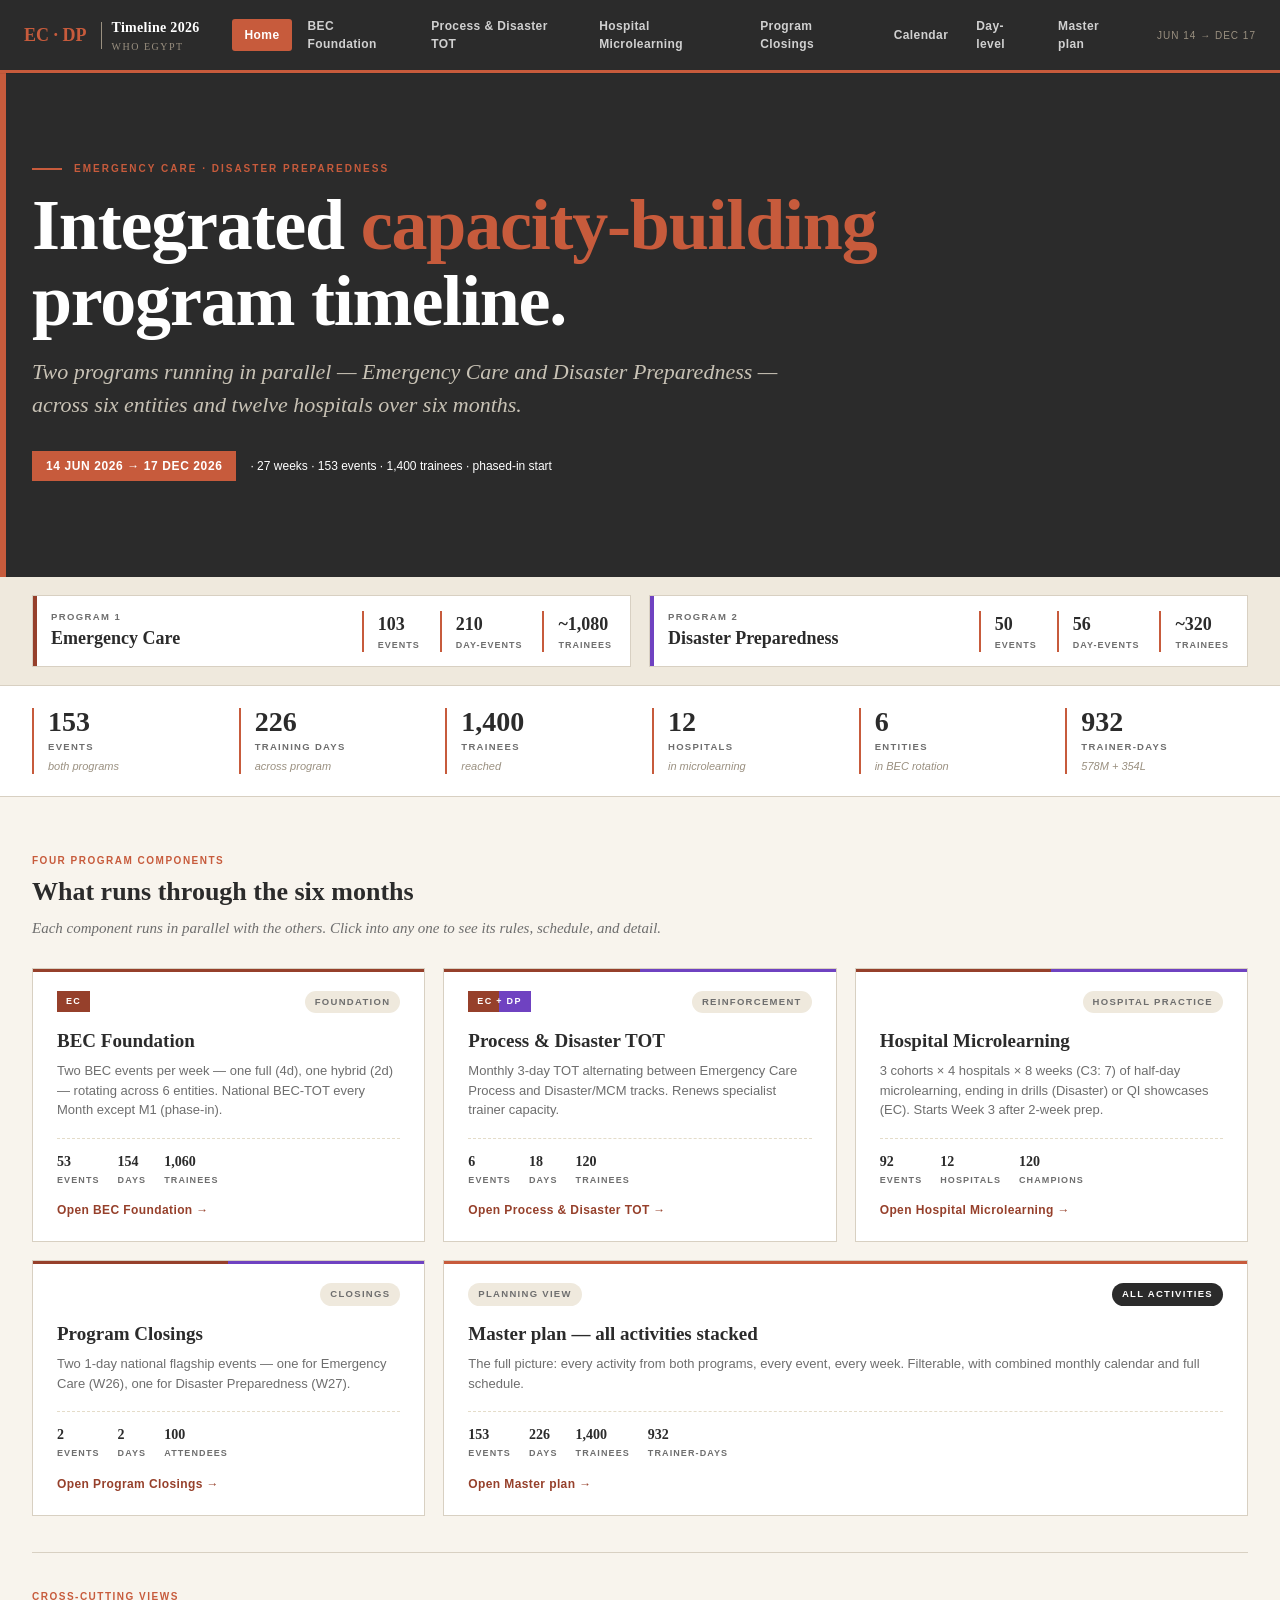
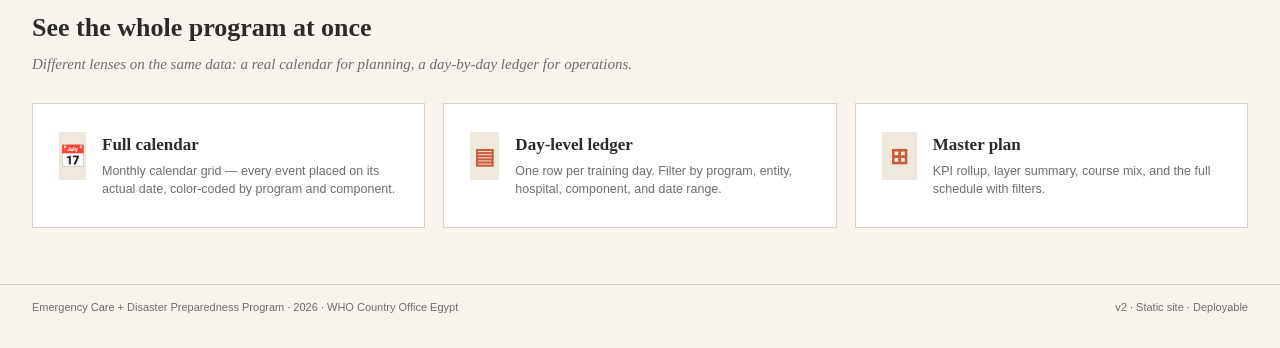
==== index.html @ be59c930 "Initial: EC + DP Timeline 2026" ====
<!doctype html>
<html lang="en">
<head>
<meta charset="utf-8">
<meta name="viewport" content="width=device-width,initial-scale=1">
<title>EC + DP Timeline 2026 — Home</title>
<link rel="stylesheet" href="assets/shared.css">
<style>
  .hero {
    background: var(--charcoal); color: var(--white);
    padding: 88px 32px 96px; position: relative; overflow: hidden;
  }
  .hero::before { content: ''; position: absolute; left: 0; top: 0; bottom: 0; width: 6px; background: var(--terra); }
  .hero-inner { max-width: 1320px; margin: 0 auto; }
  .hero .small {
    font-size: 10px; font-weight: 700; letter-spacing: 2px;
    text-transform: uppercase; color: var(--terra);
    margin-bottom: 12px; display: flex; align-items: center; gap: 12px;
  }
  .hero .small::before { content: ''; width: 30px; height: 2px; background: var(--terra); }
  .hero h1 {
    font-family: Georgia, serif; font-size: 72px; font-weight: 700;
    line-height: 1.05; color: var(--white);
    margin: 0 0 8px; letter-spacing: -1.2px;
  }
  .hero h1 .accent { color: var(--terra); }
  .hero .sub {
    font-family: Georgia, serif; font-style: italic;
    font-size: 22px; color: #C8C2B5; max-width: 780px;
    margin: 16px 0 0;
  }
  .hero .when {
    margin-top: 30px; display: inline-flex; align-items: center; gap: 14px;
    font-size: 12px; color: var(--white);
  }
  .hero .when .pill {
    background: var(--terra); padding: 6px 14px;
    font-weight: 700; letter-spacing: 0.6px;
  }

  /* Two-program banner */
  .programs-strip {
    background: var(--bg-alt);
    border-bottom: 1px solid var(--hairline);
    padding: 18px 32px;
  }
  .programs-strip-inner {
    max-width: 1320px; margin: 0 auto;
    display: grid; grid-template-columns: 1fr 1fr;
    gap: 18px;
  }
  .program-band {
    display: flex; align-items: center; gap: 16px;
    background: var(--bg-card); border: 1px solid var(--hairline);
    padding: 14px 18px;
    position: relative;
  }
  .program-band::before {
    content: ''; position: absolute; left: 0; top: 0; bottom: 0; width: 4px;
  }
  .program-band.ec::before { background: var(--terra-d); }
  .program-band.dp::before { background: var(--purple); }
  .program-band .pl {
    font-size: 9.5px; font-weight: 700;
    letter-spacing: 1.4px; text-transform: uppercase;
    color: var(--grey);
  }
  .program-band .pt {
    font-family: Georgia, serif; font-size: 18px; font-weight: 700;
    color: var(--charcoal); margin-top: 1px;
  }
  .program-band .stats {
    margin-left: auto; display: flex; gap: 20px;
  }
  .program-band .stat {
    font-family: Georgia, serif; font-size: 18px; font-weight: 700;
    color: var(--charcoal);
  }
  .program-band .stat .l {
    display: block; font-family: 'Helvetica Neue', Arial, sans-serif;
    font-size: 9px; font-weight: 700; letter-spacing: 1px;
    text-transform: uppercase; color: var(--grey);
    margin-top: 1px;
  }

  /* Stat strip */
  .stat-strip {
    background: var(--bg-card);
    border-bottom: 1px solid var(--hairline);
    padding: 22px 32px;
  }
  .stat-strip-inner {
    max-width: 1320px; margin: 0 auto;
    display: grid; grid-template-columns: repeat(6, 1fr);
    gap: 24px;
  }
  .stat { border-left: 2px solid var(--terra); padding-left: 14px; }
  .stat .v { font-family: Georgia, serif; font-size: 28px; font-weight: 700; color: var(--charcoal); line-height: 1; }
  .stat .l { margin-top: 4px; font-size: 9.5px; font-weight: 700; letter-spacing: 1.3px; text-transform: uppercase; color: var(--grey); }
  .stat .s { margin-top: 3px; font-size: 11px; color: var(--grey-soft); font-style: italic; }

  section.body { max-width: 1320px; margin: 0 auto; padding: 56px 32px; }
  section.body h2 { font-size: 26px; margin-bottom: 6px; }
  section.body .lead {
    font-family: Georgia, serif; font-style: italic;
    color: var(--grey); margin: 0 0 28px; font-size: 15px;
  }

  /* Component cards */
  .comp-grid {
    display: grid; grid-template-columns: repeat(3, 1fr);
    gap: 18px; margin-bottom: 18px;
  }
  .comp-card {
    background: var(--bg-card); border: 1px solid var(--hairline);
    padding: 22px 24px; text-decoration: none; color: var(--ink);
    display: flex; flex-direction: column;
    transition: transform 0.12s, box-shadow 0.12s, border-color 0.12s;
    position: relative; overflow: hidden;
  }
  .comp-card::before {
    content: ''; position: absolute; top: 0; left: 0; right: 0; height: 3px; background: var(--terra);
  }
  .comp-card:hover {
    transform: translateY(-2px); box-shadow: 0 4px 12px rgba(0,0,0,0.06);
    border-color: var(--terra); text-decoration: none;
  }
  .comp-card .top {
    display: flex; justify-content: space-between; align-items: flex-start;
    margin-bottom: 14px;
  }
  .comp-card .progbadge {
    font-size: 9px; font-weight: 700; letter-spacing: 1.3px;
    text-transform: uppercase;
    padding: 4px 9px; color: var(--white);
  }
  .comp-card.bec .progbadge,
  .comp-card.proc .progbadge,
  .comp-card.ec-micro .progbadge,
  .comp-card.qi .progbadge,
  .comp-card.ec-close .progbadge { background: var(--terra-d); }
  .comp-card.dtot .progbadge,
  .comp-card.d-micro .progbadge,
  .comp-card.drill .progbadge,
  .comp-card.dp-close .progbadge { background: var(--purple); }
  .comp-card.both .progbadge { background: linear-gradient(90deg, var(--terra-d) 50%, var(--purple) 50%); }

  .comp-card.bec::before { background: var(--terra-d); }
  .comp-card.both::before { background: linear-gradient(90deg, var(--terra-d) 50%, var(--purple) 50%); }
  .comp-card.micro::before { background: linear-gradient(90deg, var(--terra-d) 50%, var(--purple) 50%); }
  .comp-card.close::before { background: linear-gradient(90deg, var(--terra-d) 50%, var(--purple) 50%); }
  .comp-card .tag {
    font-size: 9.5px; font-weight: 700; letter-spacing: 1.3px;
    text-transform: uppercase; color: var(--grey);
    padding: 4px 10px; background: var(--bg-alt); border-radius: 12px;
  }
  .comp-card h3 {
    font-family: Georgia, serif; font-size: 19px; color: var(--charcoal);
    margin: 0 0 6px; font-weight: 700;
  }
  .comp-card p {
    color: var(--grey); font-size: 13px; margin: 0 0 18px; flex: 1;
  }
  .comp-card .meta {
    border-top: 1px dashed var(--hairline-soft); padding-top: 12px;
    display: flex; gap: 18px; font-size: 11px; flex-wrap: wrap;
  }
  .comp-card .meta .m {
    color: var(--charcoal); font-weight: 700;
    font-family: Georgia, serif; font-size: 14px;
  }
  .comp-card .meta .l {
    display: block; font-size: 9px; letter-spacing: 1.1px;
    text-transform: uppercase; color: var(--grey); font-weight: 700;
    margin-top: 2px;
  }
  .comp-card .go {
    margin-top: 14px; font-size: 12px; color: var(--terra-d);
    font-weight: 700; letter-spacing: 0.4px;
  }
  .comp-card .go::after { content: ' →'; }

  /* Views section */
  .views-grid {
    display: grid; grid-template-columns: repeat(3, 1fr);
    gap: 18px;
  }
  .view-card {
    background: var(--bg-card); border: 1px solid var(--hairline);
    padding: 28px 26px; text-decoration: none; color: var(--ink);
    display: flex; gap: 16px; align-items: flex-start;
    transition: transform 0.12s, box-shadow 0.12s;
  }
  .view-card:hover {
    transform: translateY(-2px); box-shadow: 0 4px 12px rgba(0,0,0,0.06);
    text-decoration: none;
  }
  .view-card .icon {
    background: var(--bg-alt); width: 48px; height: 48px;
    display: flex; align-items: center; justify-content: center;
    font-family: Georgia, serif; font-size: 22px; font-weight: 700;
    color: var(--terra);
  }
  .view-card h3 {
    font-family: Georgia, serif;
    margin: 0 0 4px; font-size: 17px; color: var(--charcoal);
  }
  .view-card p { margin: 0; font-size: 12.5px; color: var(--grey); }
</style>
</head>
<body data-nav="home">

  <header class="hero">
    <div class="hero-inner">
      <div class="small">Emergency Care · Disaster Preparedness</div>
      <h1>Integrated <span class="accent">capacity-building</span><br>program timeline.</h1>
      <p class="sub">Two programs running in parallel — Emergency Care and Disaster Preparedness — across six entities and twelve hospitals over six months.</p>
      <div class="when">
        <span class="pill">14 JUN 2026 → 17 DEC 2026</span>
        <span>· 27 weeks · 153 events · 1,400 trainees · phased-in start</span>
      </div>
    </div>
  </header>

  <!-- Two-program banner -->
  <section class="programs-strip">
    <div class="programs-strip-inner">
      <div class="program-band ec">
        <div>
          <div class="pl">Program 1</div>
          <div class="pt">Emergency Care</div>
        </div>
        <div class="stats">
          <div class="stat">103<span class="l">Events</span></div>
          <div class="stat">210<span class="l">Day-events</span></div>
          <div class="stat">~1,080<span class="l">Trainees</span></div>
        </div>
      </div>
      <div class="program-band dp">
        <div>
          <div class="pl">Program 2</div>
          <div class="pt">Disaster Preparedness</div>
        </div>
        <div class="stats">
          <div class="stat">50<span class="l">Events</span></div>
          <div class="stat">56<span class="l">Day-events</span></div>
          <div class="stat">~320<span class="l">Trainees</span></div>
        </div>
      </div>
    </div>
  </section>

  <!-- KPI strip -->
  <section class="stat-strip">
    <div class="stat-strip-inner">
      <div class="stat"><div class="v">153</div><div class="l">Events</div><div class="s">both programs</div></div>
      <div class="stat"><div class="v">226</div><div class="l">Training days</div><div class="s">across program</div></div>
      <div class="stat"><div class="v">1,400</div><div class="l">Trainees</div><div class="s">reached</div></div>
      <div class="stat"><div class="v">12</div><div class="l">Hospitals</div><div class="s">in microlearning</div></div>
      <div class="stat"><div class="v">6</div><div class="l">Entities</div><div class="s">in BEC rotation</div></div>
      <div class="stat"><div class="v">932</div><div class="l">Trainer-days</div><div class="s">578M + 354L</div></div>
    </div>
  </section>

  <!-- Body -->
  <section class="body">
    <div class="section-label">Four program components</div>
    <h2>What runs through the six months</h2>
    <p class="lead">Each component runs in parallel with the others. Click into any one to see its rules, schedule, and detail.</p>

    <div class="comp-grid">
      <a href="layer-1.html" class="comp-card bec">
        <div class="top">
          <div class="progbadge">EC</div>
          <div class="tag">Foundation</div>
        </div>
        <h3>BEC Foundation</h3>
        <p>Two BEC events per week — one full (4d), one hybrid (2d) — rotating across 6 entities. National BEC-TOT every Month except M1 (phase-in).</p>
        <div class="meta">
          <div><span class="m">53</span><span class="l">Events</span></div>
          <div><span class="m">154</span><span class="l">Days</span></div>
          <div><span class="m">1,060</span><span class="l">Trainees</span></div>
        </div>
        <div class="go">Open BEC Foundation</div>
      </a>

      <a href="layer-2.html" class="comp-card both">
        <div class="top">
          <div class="progbadge">EC + DP</div>
          <div class="tag">Reinforcement</div>
        </div>
        <h3>Process &amp; Disaster TOT</h3>
        <p>Monthly 3-day TOT alternating between Emergency Care Process and Disaster/MCM tracks. Renews specialist trainer capacity.</p>
        <div class="meta">
          <div><span class="m">6</span><span class="l">Events</span></div>
          <div><span class="m">18</span><span class="l">Days</span></div>
          <div><span class="m">120</span><span class="l">Trainees</span></div>
        </div>
        <div class="go">Open Process &amp; Disaster TOT</div>
      </a>

      <a href="layer-3.html" class="comp-card micro">
        <div class="top">
          <div class="progbadge">EC + DP</div>
          <div class="tag">Hospital practice</div>
        </div>
        <h3>Hospital Microlearning</h3>
        <p>3 cohorts × 4 hospitals × 8 weeks (C3: 7) of half-day microlearning, ending in drills (Disaster) or QI showcases (EC). Starts Week 3 after 2-week prep.</p>
        <div class="meta">
          <div><span class="m">92</span><span class="l">Events</span></div>
          <div><span class="m">12</span><span class="l">Hospitals</span></div>
          <div><span class="m">120</span><span class="l">Champions</span></div>
        </div>
        <div class="go">Open Hospital Microlearning</div>
      </a>
    </div>

    <div class="comp-grid">
      <a href="layer-4.html" class="comp-card close">
        <div class="top">
          <div class="progbadge">EC + DP</div>
          <div class="tag">Closings</div>
        </div>
        <h3>Program Closings</h3>
        <p>Two 1-day national flagship events — one for Emergency Care (W26), one for Disaster Preparedness (W27).</p>
        <div class="meta">
          <div><span class="m">2</span><span class="l">Events</span></div>
          <div><span class="m">2</span><span class="l">Days</span></div>
          <div><span class="m">100</span><span class="l">Attendees</span></div>
        </div>
        <div class="go">Open Program Closings</div>
      </a>

      <a href="combined.html" class="comp-card" style="grid-column: span 2;">
        <div class="top">
          <div class="tag">Planning view</div>
          <div class="tag" style="background: var(--charcoal); color: var(--white);">All activities</div>
        </div>
        <h3>Master plan — all activities stacked</h3>
        <p>The full picture: every activity from both programs, every event, every week. Filterable, with combined monthly calendar and full schedule.</p>
        <div class="meta">
          <div><span class="m">153</span><span class="l">Events</span></div>
          <div><span class="m">226</span><span class="l">Days</span></div>
          <div><span class="m">1,400</span><span class="l">Trainees</span></div>
          <div><span class="m">932</span><span class="l">Trainer-days</span></div>
        </div>
        <div class="go">Open Master plan</div>
      </a>
    </div>

    <hr class="rule" style="margin: 36px 0;">

    <div class="section-label">Cross-cutting views</div>
    <h2>See the whole program at once</h2>
    <p class="lead">Different lenses on the same data: a real calendar for planning, a day-by-day ledger for operations.</p>

    <div class="views-grid">
      <a href="calendar.html" class="view-card">
        <div class="icon">📅</div>
        <div>
          <h3>Full calendar</h3>
          <p>Monthly calendar grid — every event placed on its actual date, color-coded by program and component.</p>
        </div>
      </a>
      <a href="day-level.html" class="view-card">
        <div class="icon">▤</div>
        <div>
          <h3>Day-level ledger</h3>
          <p>One row per training day. Filter by program, entity, hospital, component, and date range.</p>
        </div>
      </a>
      <a href="combined.html" class="view-card">
        <div class="icon">⊞</div>
        <div>
          <h3>Master plan</h3>
          <p>KPI rollup, layer summary, course mix, and the full schedule with filters.</p>
        </div>
      </a>
    </div>
  </section>

  <footer class="footer" style="max-width:1320px;margin:0 auto;padding:14px 32px 32px;">
    <span>Emergency Care + Disaster Preparedness Program · 2026 · WHO Country Office Egypt</span>
    <span>v2 · Static site · Deployable</span>
  </footer>

  <script src="assets/nav.js"></script>
</body>
</html>
---- assets/shared.css ----
/* =================================================================
   EC + DP Timeline — Shared styles & navigation
   Editorial theme: charcoal + cream + terracotta
   ================================================================= */

:root {
  color-scheme: light;
  --bg: #F8F4ED;
  --bg-alt: #EFE9DD;
  --bg-card: #FFFFFF;
  --bg-soft: #FCFAF5;
  --ink: #1A1A1A;
  --charcoal: #2B2B2B;
  --grey: #6E6E6E;
  --grey-soft: #9A9080;
  --hairline: #D8D0C2;
  --hairline-soft: #E4DCC9;
  --terra: #C75B3C;
  --terra-d: #96402B;
  --mustard: #C99A3B;
  --forest: #4A6B4A;
  --purple: #6F42C1;
  --blue: #1F77B4;
  --red: #B33A3A;
  --ml-purple: #7A5C9C;
  --white: #FFFFFF;
}

* { box-sizing: border-box; }

html, body {
  margin: 0; padding: 0;
  font-family: 'Helvetica Neue', Arial, sans-serif;
  background: var(--bg);
  color: var(--ink);
  font-size: 14px;
  line-height: 1.5;
}

a { color: var(--terra-d); text-decoration: none; }
a:hover { text-decoration: underline; }

/* ---------- TOP NAV ---------- */
.site-nav {
  position: sticky; top: 0; z-index: 50;
  background: var(--charcoal);
  border-bottom: 3px solid var(--terra);
  box-shadow: 0 1px 0 rgba(0,0,0,0.05);
}
.site-nav-inner {
  max-width: 1320px;
  margin: 0 auto;
  padding: 10px 24px;
  display: flex; align-items: center; gap: 18px;
}
.site-nav .brand {
  display: flex; align-items: center; gap: 10px;
  margin-right: 14px;
  color: var(--white);
}
.site-nav .brand .mark {
  font-family: Georgia, serif;
  font-size: 18px; font-weight: 700;
  color: var(--terra);
  border-right: 1px solid var(--grey-soft);
  padding-right: 14px;
}
.site-nav .brand .name {
  font-family: Georgia, serif;
  font-size: 14px; font-weight: 700;
  color: var(--white);
  letter-spacing: 0.3px;
}
.site-nav .brand .name .sub {
  font-size: 10px; font-weight: 400;
  text-transform: uppercase; letter-spacing: 1.5px;
  color: var(--grey-soft);
  display: block; margin-top: 1px;
}
.site-nav ul {
  display: flex; align-items: center; gap: 2px;
  margin: 0; padding: 0; list-style: none;
  flex: 1;
}
.site-nav ul li a {
  display: inline-block;
  padding: 7px 13px;
  font-size: 12px;
  font-weight: 600;
  letter-spacing: 0.4px;
  color: rgba(255,255,255,0.78);
  border-radius: 3px;
  text-decoration: none;
  transition: background 0.15s, color 0.15s;
}
.site-nav ul li a:hover {
  background: rgba(255,255,255,0.06);
  color: var(--white);
  text-decoration: none;
}
.site-nav ul li a.active {
  background: var(--terra);
  color: var(--white);
}
.site-nav .nav-meta {
  font-size: 10px; color: var(--grey-soft);
  letter-spacing: 1px; text-transform: uppercase;
}

/* ---------- LAYOUT ---------- */
.wrap { max-width: 1320px; margin: 0 auto; padding: 28px 32px 64px; }
.wrap.narrow { max-width: 1240px; }
.wrap.wide   { max-width: 1480px; }

/* ---------- TYPOGRAPHY ---------- */
h1 {
  font-family: Georgia, 'Times New Roman', serif;
  font-size: 36px; font-weight: 700;
  color: var(--charcoal);
  margin: 0 0 6px;
  letter-spacing: -0.5px;
}
h2 {
  font-family: Georgia, serif;
  font-size: 22px; color: var(--charcoal);
  margin: 0 0 16px; font-weight: 700;
}
.lede {
  font-family: Georgia, serif; font-style: italic;
  font-size: 16px; color: var(--grey);
  max-width: 920px;
}
.eyebrow {
  font-size: 11px; font-weight: 700;
  letter-spacing: 1.5px; text-transform: uppercase;
  color: var(--terra); margin-bottom: 6px;
  display: flex; align-items: center; gap: 10px;
}
.eyebrow::before {
  content: ''; width: 24px; height: 2px; background: var(--terra);
}
.section-label {
  font-size: 10px; font-weight: 700;
  letter-spacing: 1.5px; text-transform: uppercase;
  color: var(--terra); margin-bottom: 4px;
}
hr.rule { border: 0; height: 1px; background: var(--hairline); margin: 28px 0; }

/* ---------- LAYER TAG CHIP ---------- */
.layer-tag {
  display: inline-block;
  background: var(--charcoal); color: var(--white);
  padding: 3px 10px; border-radius: 12px;
  font-size: 10.5px; font-weight: 700;
  letter-spacing: 1px; text-transform: uppercase;
  margin-bottom: 12px;
}

/* ---------- RULES BOX ---------- */
.rules {
  background: var(--bg-alt);
  border-left: 4px solid var(--terra);
  padding: 18px 22px; margin: 24px 0 32px;
}
.rules h3 {
  font-family: Georgia, serif; margin: 0 0 10px;
  font-size: 15px; color: var(--charcoal);
  text-transform: uppercase; letter-spacing: 1px;
}
.rules ul { margin: 0; padding-left: 18px; }
.rules li { margin-bottom: 4px; }

/* ---------- KPI CARDS ---------- */
.kpi-grid {
  display: grid;
  grid-template-columns: repeat(var(--cols, 6), 1fr);
  gap: 12px; margin-bottom: 32px;
}
.kpi {
  background: var(--bg-card); border: 1px solid var(--hairline);
  border-top: 3px solid var(--terra);
  padding: 16px 18px; min-height: 96px;
}
.kpi-label {
  font-size: 9.5px; font-weight: 700;
  letter-spacing: 1.3px; text-transform: uppercase;
  color: var(--grey); margin-bottom: 8px;
}
.kpi-value {
  font-family: Georgia, serif; font-size: 26px;
  font-weight: 700; color: var(--charcoal); line-height: 1;
}
.kpi-sub { font-size: 11px; color: var(--grey); margin-top: 6px; font-style: italic; }
.kpi.mustard { border-top-color: var(--mustard); }
.kpi.forest  { border-top-color: var(--forest); }
.kpi.dark    { border-top-color: var(--terra-d); }
.kpi.purple  { border-top-color: var(--purple); }
.kpi.charcoal { border-top-color: var(--charcoal); }
.kpi.terra   { border-top-color: var(--terra); }
.kpi.red     { border-top-color: var(--red); }

/* ---------- DATA TABLES ---------- */
table.data {
  width: 100%; border-collapse: collapse;
  background: var(--bg-card); border: 1px solid var(--hairline);
  font-size: 12.5px;
}
table.data th {
  background: var(--charcoal); color: var(--white);
  text-align: left; padding: 9px 12px;
  font-weight: 700; font-size: 10.5px;
  text-transform: uppercase; letter-spacing: 0.8px;
}
table.data td { padding: 8px 12px; border-top: 1px solid var(--bg-alt); }
table.data tr:nth-child(even) td { background: var(--bg-soft); }
table.data td.num { text-align: right; font-variant-numeric: tabular-nums; }
table.data tr.total td { background: var(--bg-alt); font-weight: 700; }

.schedule-wrap {
  background: var(--bg-card); border: 1px solid var(--hairline);
  padding: 0; max-height: 520px; overflow: auto;
}
table.sched { width: 100%; border-collapse: collapse; font-size: 12px; }
table.sched th {
  background: var(--charcoal); color: var(--white);
  padding: 9px 10px; text-align: left;
  font-weight: 700; font-size: 10px;
  text-transform: uppercase; letter-spacing: 0.8px;
  position: sticky; top: 0;
}
table.sched td { padding: 7px 10px; border-top: 1px solid var(--bg-alt); font-size: 12px; }
table.sched tr:nth-child(even) td { background: var(--bg-soft); }
table.sched td.num { text-align: right; font-variant-numeric: tabular-nums; }

/* ---------- EVENT BADGES ---------- */
.ev-badge {
  display: inline-block;
  padding: 2px 8px; border-radius: 2px;
  font-size: 10.5px; font-weight: 700; color: var(--white);
}
.ev-badge.bec4 { background: var(--terra-d); }
.ev-badge.bec2 { background: var(--mustard); }
.ev-badge.btot { background: var(--forest); }
.ev-badge.ptot { background: var(--blue); }
.ev-badge.dtot { background: var(--purple); }
.ev-badge.ml-dis { background: var(--purple); }
.ev-badge.ml-ec  { background: var(--terra-d); }
.ev-badge.drill  { background: var(--forest); }
.ev-badge.qi     { background: var(--red); }
.ev-badge.close-ec  { background: var(--terra-d); border: 1px solid var(--charcoal); }
.ev-badge.close-dmc { background: var(--purple); border: 1px solid var(--charcoal); }

/* ---------- LEGEND ---------- */
.legend {
  display: flex; gap: 16px; flex-wrap: wrap;
  font-size: 11.5px; color: var(--grey);
  margin-bottom: 12px;
}
.legend .swatch {
  display: inline-block; width: 12px; height: 12px;
  vertical-align: middle; margin-right: 6px;
}

/* ---------- TWO COLUMN ---------- */
.twocol {
  display: grid; grid-template-columns: 1fr 1fr;
  gap: 24px; margin-bottom: 32px;
}
.twocol.l-wide { grid-template-columns: 2fr 1fr; }
.twocol.r-wide { grid-template-columns: 1fr 2fr; }

/* ---------- FOOTER ---------- */
.footer {
  border-top: 1px solid var(--hairline);
  margin-top: 36px; padding-top: 14px;
  font-size: 11px; color: var(--grey);
  display: flex; justify-content: space-between;
}

/* ---------- FILTER CONTROLS ---------- */
.controls {
  display: flex; gap: 10px; margin-bottom: 14px; flex-wrap: wrap;
  font-size: 12px;
}
.controls label {
  display: inline-flex; align-items: center; gap: 6px;
  background: var(--bg-card); border: 1px solid var(--hairline);
  padding: 6px 12px; cursor: pointer; user-select: none;
}
.controls label input { margin: 0; }
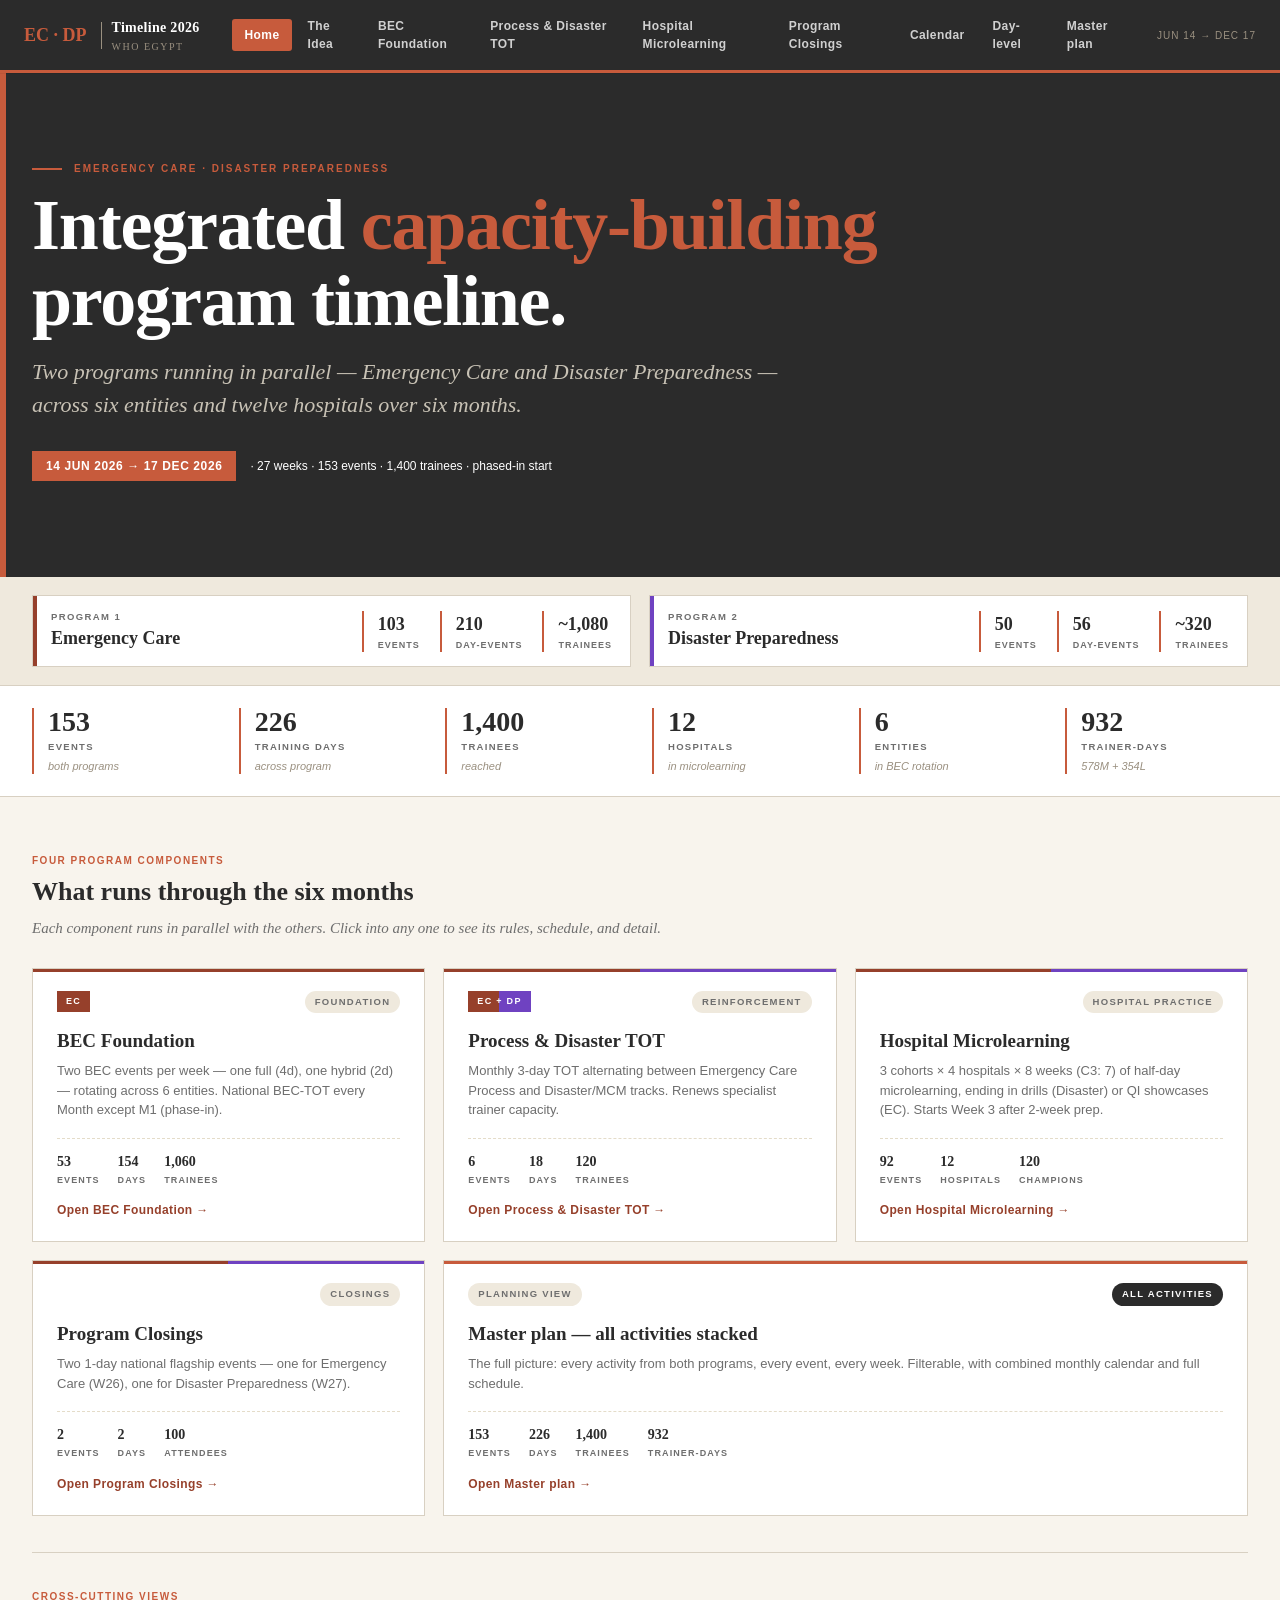
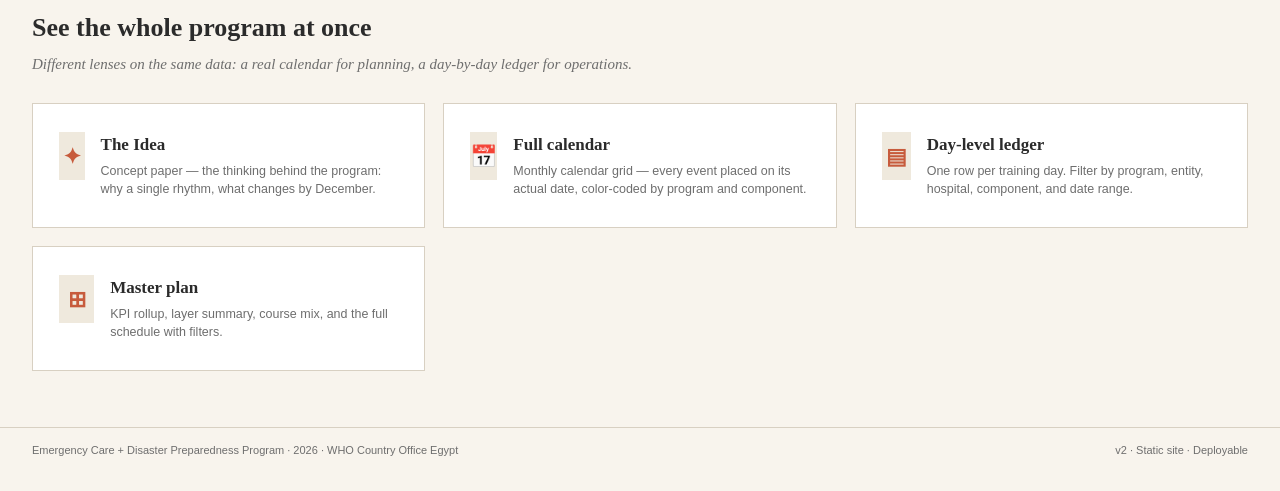
==== commit 96b1c5fc: "Describe change" ====
--- a/index.html
+++ b/index.html
@@ -355,6 +355,13 @@
     <p class="lead">Different lenses on the same data: a real calendar for planning, a day-by-day ledger for operations.</p>
 
     <div class="views-grid">
+      <a href="concept.html" class="view-card">
+        <div class="icon">✦</div>
+        <div>
+          <h3>The Idea</h3>
+          <p>Concept paper — the thinking behind the program: why a single rhythm, what changes by December.</p>
+        </div>
+      </a>
       <a href="calendar.html" class="view-card">
         <div class="icon">📅</div>
         <div>
